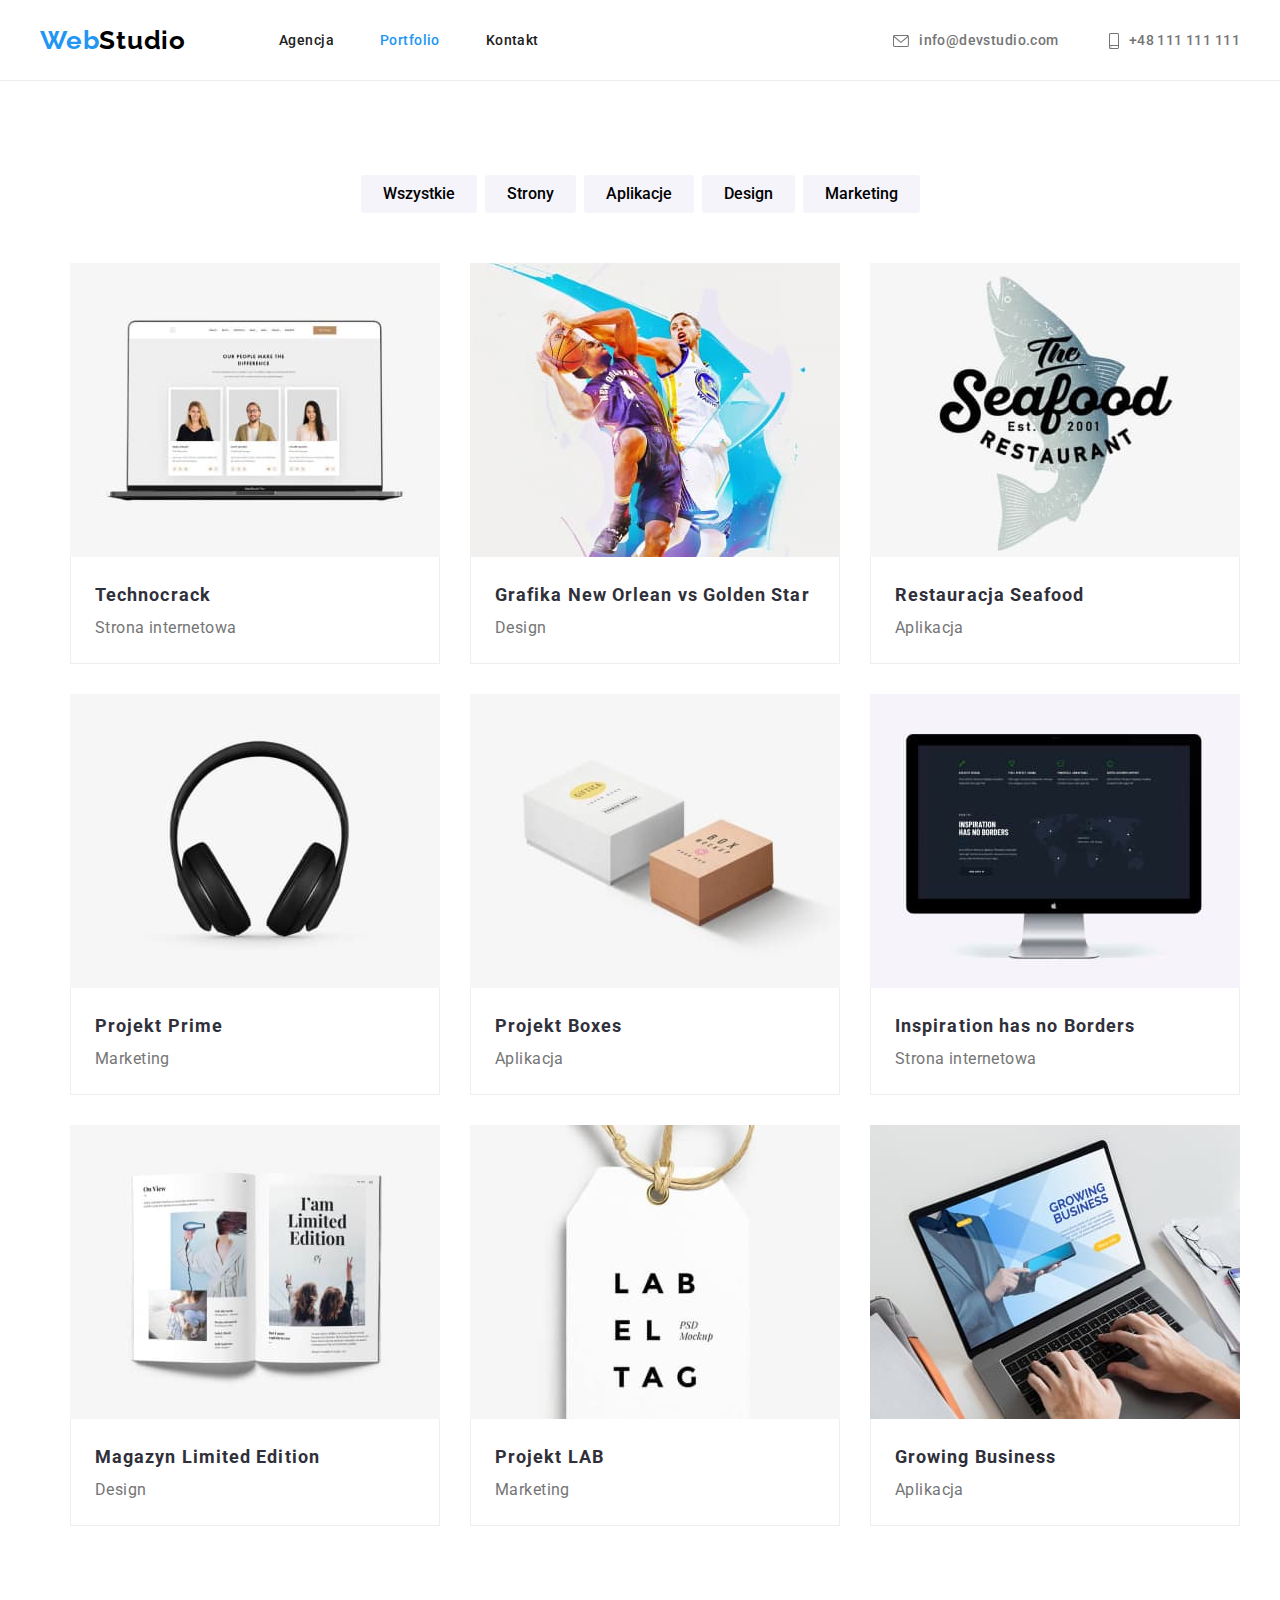
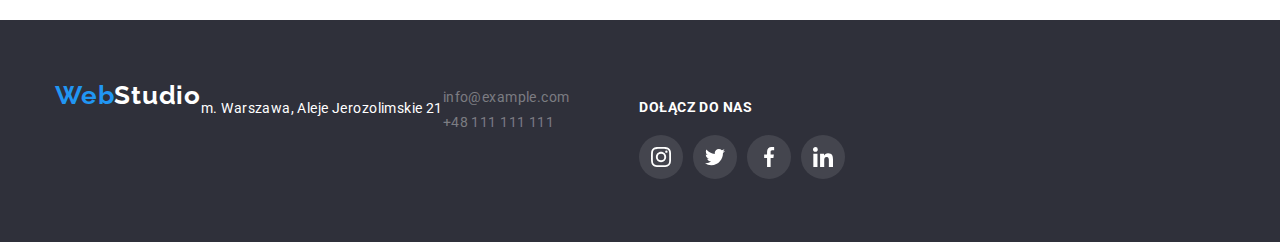
==== portfolio.html @ 08b69785 "update" ====
<!DOCTYPE html>
<html lang="pl-PL">
  <head>
    <meta charset="UTF-8" />
    <meta http-equiv="X-UA-Compatible" content="IE=edge" />
    <meta name="viewport" content="width=device-width, initial-scale=1.0" />
    <link
      rel="stylesheet"
      href="https://cdnjs.cloudflare.com/ajax/libs/modern-normalize/1.1.0/modern-normalize.css" />
    <link href="./css/styles.css" rel="stylesheet" />
    <link rel="preconnect" href="https://fonts.googleapis.com" />
    <link rel="preconnect" href="https://fonts.gstatic.com" crossorigin />
    <link
      href="https://fonts.googleapis.com/css2?family=Raleway:wght@700&family=Roboto:wght@400;500;700;900&display=swap"
      rel="stylesheet"
    />

    <title>Portfolio</title>
  </head>
  <body>
    <header class="header container">
      <a href="index.html" class="link-no-underline logo-style"
        ><span class="blue-text">Web</span>Studio</a
      >
      <nav>
        <ul class="nav-style nav-list">
          <li>
            <a href="index.html" class="link-no-underline link-style"
              >Agencja</a
            >
          </li>
          <li>
            <a
              href="portfolio.html"
              class="link-no-underline link-style blue-text"
              >Portfolio</a
            >
          </li>
          <li>
            <a
              href="contacts.html"
              class="link-no-underline link-style"
              >Kontakt</a
            >
          </li>
        </ul>
      </nav>
      <ul class="contacts-style nav-list">
        <li>
          <a
            href="mailto:info@devstudio.com"
            class="link-no-underline contact-link-style blue-text symbols-header"
          >
          <svg class="symbol-spacing" width="16" height="12">
            <use xlink:href="./images/icons.svg#icon-envelope"></use>
              </svg>
              info@devstudio.com
            </a>
          </li>
          <li>
          <a
            href="tel:+48111111111"
            class="link-no-underline contact-link-style blue-text symbols-header"
          >
          <svg class="symbol-spacing" width="10" height="16">
                <use xlink:href="./images/icons.svg#icon-smartphone"></use>
              </svg>
              +48 111 111 111</a>
        </li>
      </ul>
    </header>
    <div class="header-line-border"></div>
    <main>
      <div class="container section">
      <ul class="filter-buttons">
        <li>
          <button type="button" class="filter-button">Wszystkie</button>
        </li>
        <li>
          <button type="button" class="filter-button">Strony</button>
        </li>
        <li>
          <button type="button" class="filter-button">Aplikacje</button>
        </li>
        <li>
          <button type="button" class="filter-button">Design</button>
        </li>
        <li>
          <button type="button" class="filter-button">Marketing</button>
        </li>
      </ul>
      <div class="container">
        <ul class="product-container no-padding">
          <li class="product-card">
            <img
              src="./images/portfolio-img-1.jpg"
              width="370"
              height="294"
              alt="Technocrack"
              style="display: block;"
            />
            <h4 class="product-card-header">Technocrack</h4>
            <p class="product-card-text">Strona internetowa</p>
          </li>
          <li class="product-card">
            <img
              src="./images/portfolio-img-2.jpg"
              width="370"
              height="294"
              alt="Grafika New Orlean vs Golden Star"
              style="display: block;"
            />
            <h4 class="product-card-header">
              Grafika New Orlean vs Golden Star
            </h4>
            <p class="product-card-text">Design</p>
          </li>
          <li class="product-card">
            <img
              src="./images/portfolio-img-3.jpg"
              width="370"
              height="294"
              alt="Restauracja Seafood"
              style="display: block;"
            />
            <h4 class="product-card-header">Restauracja Seafood</h4>
            <p class="product-card-text">Aplikacja</p>
          </li>
          <li class="product-card">
            <img
              src="./images/portfolio-img-4.jpg"
              width="370"
              height="294"
              alt="Projekt Prime"
              style="display: block;"
            />
            <h4 class="product-card-header">Projekt Prime</h4>
            <p class="product-card-text">Marketing</p>
          </li>
          <li class="product-card">
            <img
              src="./images/portfolio-img-5.jpg"
              width="370"
              height="294"
              alt="Projekt Boxes"
              style="display: block;"
            />
            <h4 class="product-card-header">Projekt Boxes</h4>
            <p class="product-card-text">Aplikacja</p>
          </li>
          <li class="product-card">
            <img
              src="./images/portfolio-img-6.jpg"
              width="370"
              height="294"
              alt="Inspiration has no Borders"
              style="display: block;"
            />
            <h4 class="product-card-header">Inspiration has no Borders</h4>
            <p class="product-card-text">Strona internetowa</p>
          </li>
          <li class="product-card">
            <img
              src="./images/portfolio-img-7.jpg"
              width="370"
              height="294"
              alt="Magazyn Limited Edition"
              style="display: block;"
            />
            <h4 class="product-card-header">Magazyn Limited Edition</h4>
            <p class="product-card-text">Design</p>
          </li>
          <li class="product-card">
            <img
              src="./images/portfolio-img-8.jpg"
              width="370"
              height="294"
              alt="Projekt LAB"
              style="display: block;"
            />
            <h4 class="product-card-header">Projekt LAB</h4>
            <p class="product-card-text">Marketing</p>
          </li>
          <li class="product-card">
            <img
              src="./images/portfolio-img-9.jpg"
              width="370"
              height="294"
              alt="Growing Business"
              style="display: block;"
            />
            <h4 class="product-card-header">Growing Business</h4>
            <p class="product-card-text">Aplikacja</p>
          </li>
        </ul>
      </div>
    </main>
    <footer class="footer">
      <div class="container footer-container">
        <a href="index.html" class="link-no-underline logo-style white-logo"
          ><span class="blue-text">Web</span>Studio</a
        >
        <address class="address-text">
          m. Warszawa, Aleje Jerozolimskie 21
        </address>
        <ul class="footer-link-list no-margin">
          <li>
            <a
              href="mailto:info@example.com"
              class="link-no-underline footer-links"
              >info@example.com</a
            >
          </li>
          <li>
            <a href="tel:+48111111111" class="link-no-underline footer-links"
              >+48 111 111 111</a
            >
          </li>
        </ul>
      <div>
        <h4 class="footer-header">Dołącz do nas</h4>
            <ul class="footer-symbols">
              <li>
                <svg class="footer-symbol">
                  <use
                    xlink:href="./images/icons.svg#icon-instagram-2"
                    width="20"
                    height="20"
                    x="12"
                    y="12"
                  ></use>
                </svg>
              </li>
              <li>
                <svg class="footer-symbol">
                  <use
                    xlink:href="./images/icons.svg#icon-twitter-1"
                    width="20"
                    height="20"
                    x="12"
                    y="12"
                  ></use>
                </svg>
              </li>
              <li>
                <svg class="footer-symbol">
                  <use
                    xlink:href="./images/icons.svg#icon-facebook-1"
                    width="20"
                    height="20"
                    x="12"
                    y="12"
                  ></use>
                </svg>
              </li>
              <li>
                <svg class="footer-symbol">
                  <use
                    xlink:href="./images/icons.svg#icon-linkedin-1"
                    width="20"
                    height="20"
                    x="12"
                    y="12"
                  ></use>
                </svg>
              </li>
            </ul>
            </div>
    </footer>
  </div>
  </body>
</html>
---- css/styles.css ----
:root {
  --white: #fff;
  --black: #000;
  --blue: #2196f3;
  --darkgrey: #2f303a;
  --grey: #757575;
  --lightgrey: #e5e5e5;
  --lightcream: #ececec;
  --notblack: #212121;
  --notwhite: #f5f4fa;
  --footerlinks: #ffffff60;
  --productborder: #eeeeee;
  --background: rgba(47, 48, 58, 0.4);
  --iconcolor: #afb1b8;
  --footericon: rgba(255, 255, 255, 0.1);
}

/* Global styles used throughout whole website */

body {
  font-family: "Roboto", "Raleway", sans-serif;
  color: var(--grey);
  font-size: 14px;
  letter-spacing: 0.03em;
  margin: 0;
  padding: 0;
  background-color: #fff;
}
/* .wrapper {
  background-color: var(--white);
  width: 1600px;
  margin: 0 auto;
} */
.container {
  width: 1200px; 
  padding: 0 15px; 
  margin: 0 auto;
}
.section { 
padding-top: 94px;
padding-bottom: 94px;
}
.footer-links:hover, 
.footer-links:focus, 
.link-style:focus, 
.link-style:hover, 
.blue-text.link-style,
.contact-link-style:hover {
   color: var(--blue);
}
.no-margin {
  margin: 0;
}
.no-padding {
  padding: 0;
}
.section-header {
  font-weight: 700;
  font-size: 36px;
  line-height: 1.166666666666667;
  text-align: center;
  color: var(--notblack);
  margin: 0px 0 50px 0;
}
.footer-symbol:hover,
.footer-symbol:focus,
.team-card-symbol:hover,
.team-card-symbol:focus {
  background-color: var(--blue);
  fill: var(--white);
  cursor: pointer;
}
/* Styles for header section */

.header {
  align-items: center;
  gap: 93px;
  flex-direction: row;
  padding: 25px 0 24px 0;
  display: flex;
}
.logo-style {
  font-family: "Raleway";
  color: var(--black);
  font-size: 26px;
  font-weight: 700;
  line-height: 1.193;
  letter-spacing: 0.03em;
}
.blue-text {
  color: var(--blue)
}
.nav-list {
  display: flex;
  list-style: none;
  line-height: 1.2;
  margin: 0;
}
.nav-style {
  gap: 46px;
  line-height: 1.2;
  padding: 0;
}
.contacts-style {
  gap: 50px;
  margin: 0;
  margin-left: auto;
}
.link-style {
  color: var(--notblack);
  font-weight: 500;
}
.contact-link-style {
  color: var(--grey);
  font-weight: 500;
}
.link-no-underline {
  text-decoration: none;
}
.symbols-header {
fill: var(--grey);
display: flex;
align-items: center;
justify-content: center;
}
.symbols-header:hover,
.symbols-header:focus {
  fill: var(--blue);
}
.symbol-spacing {
margin-right: 10px;
color: var(--iconcolor);
}

/* Styles for main section INDEX PAGE ONLY*/

/* Top section with button */
.top-section {
  background-color: var(--background);
  background-image: linear-gradient( 0deg, rgba(47, 48, 58, 0.4) 0%, rgba(47, 48, 58, 0.4) 100% ), url(../images/img-work.jpg);
  color: var(--white);
  max-width: 1600px;
  background-position: center;
  display: flex;
  gap: 30px;
  flex-direction: column;
  justify-content: center;
  align-items: center;
  padding: 200px 0;
}

.top-section-text {
  font-size: 44px;
  font-weight: 900;
  text-align: center;
  line-height: 1.364;
  letter-spacing: 0.06em;
  max-width: 696px;
}
.order-service-button {
  background-color: var(--blue);
  border-style: none;
  border-radius: 4px;
  cursor: pointer;
  color: var(--white);
  width: 200px;
  height: 50px;
  font-weight: 700;
  font-size: 16px;
  font-family: "Roboto"
}
/* Our speciality section */
.our-speciality {
  display: flex;
  list-style: none;
  flex-direction: row;
  gap: 30px;
  justify-content: center;
}
.our-speciality-header {
  font-weight: 700;
  color: var(--notblack);
  margin: 0 0 10px 0;
  font-size: 14px;
  line-height: 1.1428571428571428;
}
.our-speciality-text {
  line-height: 0.03em;
  line-height: 1.71;
  width: 270px;
  margin: 0;
}
.special-symbol {
  background-color: var(--notwhite);
  height: 120px;
  width: 270px;
  border-radius: 4px;
  margin-bottom: 30px;
  display: flex;
  justify-content: center;
  align-items: center;
}
/* Our services section */
.our-services {
  align-items: center;
  flex-direction: column;
  padding-top: 0;
}
.our-services-list {
  display: flex;
  flex-direction: row;
  gap: 30px;
  list-style: none;
  margin: 0;
  justify-content: center;
}
/* Our team section */
.our-team-background {
  background-color: var(--notwhite);
}
.our-team {
  align-items: center;
  flex-direction: column;
}
.our-team-list {
  display: flex;
  flex-direction: row;
  gap: 30px;
  list-style: none;
  justify-content: center;
}
.our-team-card {
  background-color: var(--white);
  box-shadow: 0px 1px 3px rgba(0, 0, 0, 0.12), 0px 1px 1px rgba(0, 0, 0, 0.14),
    0px 2px 1px rgba(0, 0, 0, 0.2);
  border-radius: 0px 0px 4px 4px;
  text-align: center;
  align-items: center;
  margin: 0;
  display: flex;
  flex-direction: column;
}
.our-team-card-name {
  margin: 30px 0 10px 0;
  color: var(--notblack);
  font-size: 16px;
  font-weight: 500;
  line-height: 1.1875;
}
.our-team-card-proffesion {
  margin: 0 0 30px 0;
  line-height: 1.1875;
  font-size: 16px;
  text-align: center;
}
.team-card-symbols {
  display: flex;
  gap: 10px;
  margin-bottom: 30px;
}
.team-card-symbol {
  width: 44px;
  height: 44px;
  background-color: var(--white);
  border-radius: 50%;
  fill: var(--iconcolor);
}
/* Our clients section */
.our-clients {
  padding: 94px 0;
  display: flex;
  justify-content: center;
  align-items: center;
  flex-direction: column;
}
.client-symbols {
  display: flex;
  gap: 30px;
  list-style: none;
}
.client-symbol {
  border-radius: 4px;
  border: var(--iconcolor) solid 1px;
  width: 170px;
  height: 92px;
  fill: var(--iconcolor);
}
.client-symbol:hover {
  fill: var(--blue);
  border: var(--blue) solid 1px;
}

/* Styles for main section PORTFOLIO PAGE ONLY */

ul {
padding: 0;
margin: 0;
}
.filter-buttons {
  display: flex;
  justify-content: center;
  gap: 8px;
  list-style: none;
  margin-bottom: 50px
  }
.filter-button {
  background-color: var(--notwhite);
  border-width: 0;
  height: 38px;
  font-size: 16px;
  font-weight: 500;
  line-height: 26px;
  border-radius: 3px;
  padding: 6px 22px;
  font-family: "Roboto";
}
.filter-button:focus,
.filter-button:hover {
  box-shadow: 0px 3px 1px rgba(0, 0, 0, 0.1), 0px 1px 2px rgba(0, 0, 0, 0.08),
    0px 2px 2px rgba(0, 0, 0, 0.12);
  color: var(--white);
    background-color: var(--blue);
  cursor: pointer;
}
.product-container {
  display: flex;
  gap: 30px;
  flex-wrap: wrap;

  list-style: none;
  align-items: center;
  justify-content: center;
}
.product-card:hover {
  flex-basis: calc((100% - 90px) / 4);
  margin: 0;
  display: block;
  box-shadow: 0px 3px 1px rgba(0, 0, 0, 0.1), 0px 1px 2px rgba(0, 0, 0, 0.08),
    0px 2px 2px rgba(0, 0, 0, 0.12);
  cursor: pointer;
}
.product-card-header {
  color: var(--darkgrey);
  font-size: 18px;
  font-weight: 700;
  letter-spacing: 0.06em;
  line-height: 2;
  margin: 0;
  padding: 20px 24px 0 24px;
  border-left: 1px solid var(--productborder);
  border-right: 1px solid var(--productborder);
}
.product-card-text {
  line-height: 1.88;
  font-size: 16px;
  margin: 0;
  padding: 0 24px 20px 24px;
  border: 1px solid var(--productborder);
  border-top: 0;
}
.header-line-border {
  border-bottom: var(--lightcream) solid 1px;
}

/* Styles for footer section */
.footer {
  width: 100%;
  background-color: var(--darkgrey);
  padding: 60px 0;
}
.footer-contacts {
  width: 246px;
}
.address-text {
  margin: 20px 0 0 0;
  font-style: normal;
}
.white-logo {
  color: var(--white);
}
.footer-links {
  color: var(--footerlinks);
}
.footer-container {
  flex-direction: row;
  color: var(--white);
  display: flex;
}
.footer-link-list {
  list-style: none;
  padding: 0;
}
.footer-link-list li {
  margin: 9px 0 9px 0;
}
.footer-header {
  font-weight: 700;
  color: var(--white);
  text-transform: uppercase;
  margin-left: 70px;
  margin-bottom: 20px;
  font-size: 14px;
}
.footer-symbols {
  display: flex;
  gap: 10px;
  margin-left: 70px;
  list-style: none;
  padding: 0;
}
.footer-symbol {
  width: 44px;
  height: 44px;
  background-color: var(--footericon);
  border-radius: 50%;
  fill: var(--white);
}
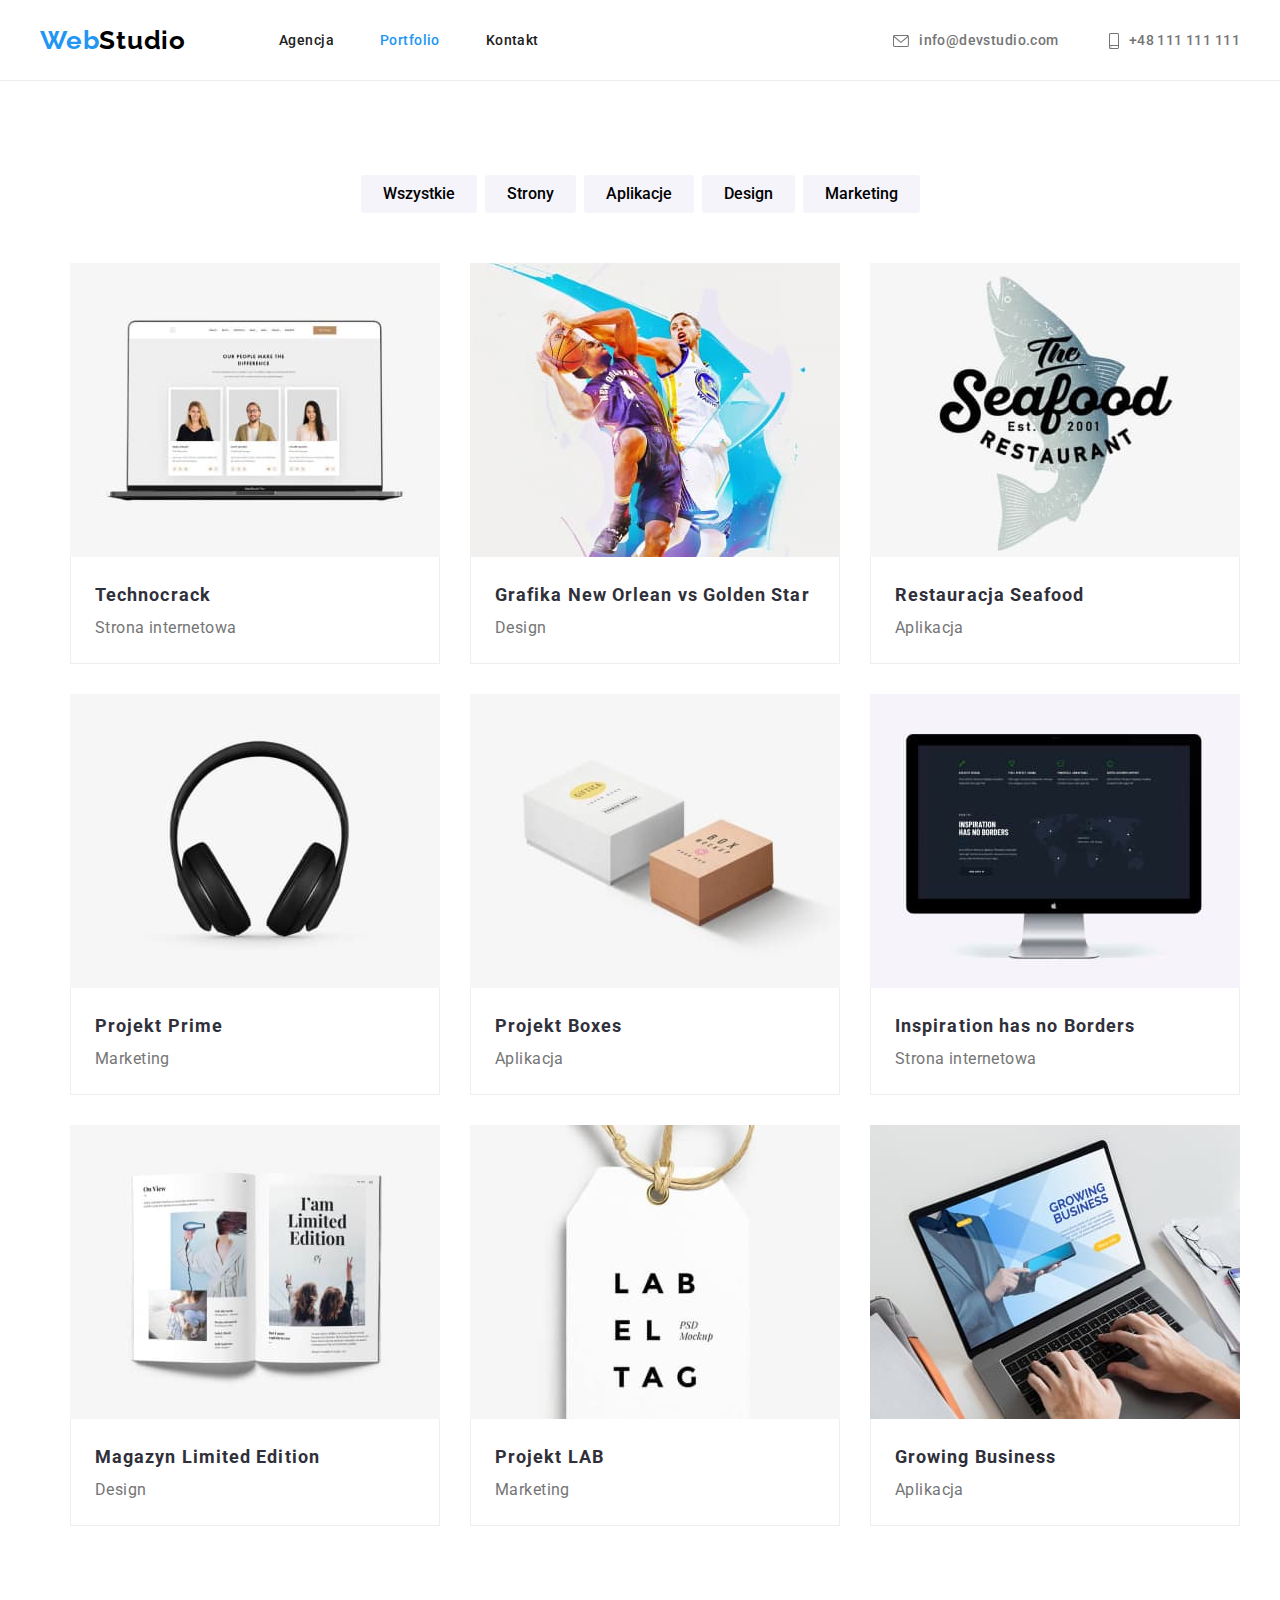
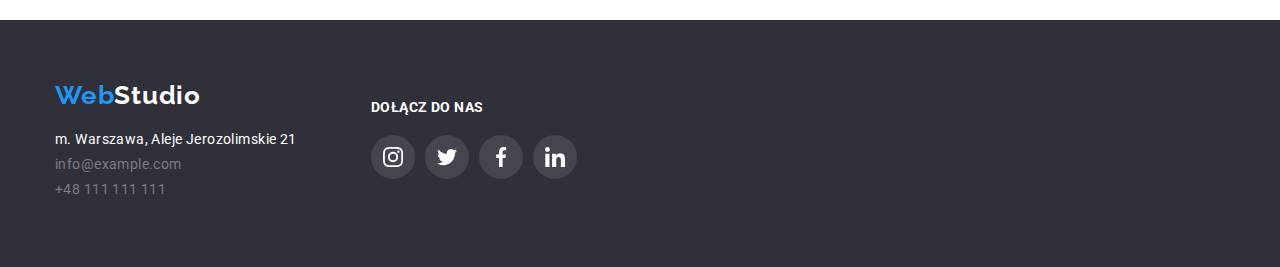
==== commit d1e9ea12: "Update portfolio.html" ====
--- a/portfolio.html
+++ b/portfolio.html
@@ -196,29 +196,31 @@
       </div>
     </main>
     <footer class="footer">
-      <div class="container footer-container">
-        <a href="index.html" class="link-no-underline logo-style white-logo"
-          ><span class="blue-text">Web</span>Studio</a
-        >
-        <address class="address-text">
-          m. Warszawa, Aleje Jerozolimskie 21
-        </address>
-        <ul class="footer-link-list no-margin">
-          <li>
-            <a
-              href="mailto:info@example.com"
-              class="link-no-underline footer-links"
-              >info@example.com</a
-            >
-          </li>
-          <li>
-            <a href="tel:+48111111111" class="link-no-underline footer-links"
-              >+48 111 111 111</a
-            >
-          </li>
-        </ul>
-      <div>
-        <h4 class="footer-header">Dołącz do nas</h4>
+        <div class="container footer-container">
+          <div class="footer-contacts">
+          <a href="index.html" class="link-no-underline logo-style white-logo"
+            ><span class="blue-text">Web</span>Studio</a
+          >
+          <address class="address-text">
+            m. Warszawa, Aleje Jerozolimskie 21
+          </address>
+          <ul class="footer-link-list no-margin">
+            <li>
+              <a
+                href="mailto:info@example.com"
+                class="link-no-underline footer-links"
+                >info@example.com</a
+              >
+            </li>
+            <li>
+              <a href="tel:+48111111111" class="link-no-underline footer-links"
+                >+48 111 111 111</a
+              >
+            </li>
+          </ul>
+        </div>
+        <div>
+          <h4 class="footer-header">Dołącz do nas</h4>
             <ul class="footer-symbols">
               <li>
                 <svg class="footer-symbol">
@@ -264,9 +266,9 @@
                   ></use>
                 </svg>
               </li>
+            </li>
             </ul>
-            </div>
-    </footer>
-  </div>
+        </div>
+      </footer>
   </body>
-</html>
+</html>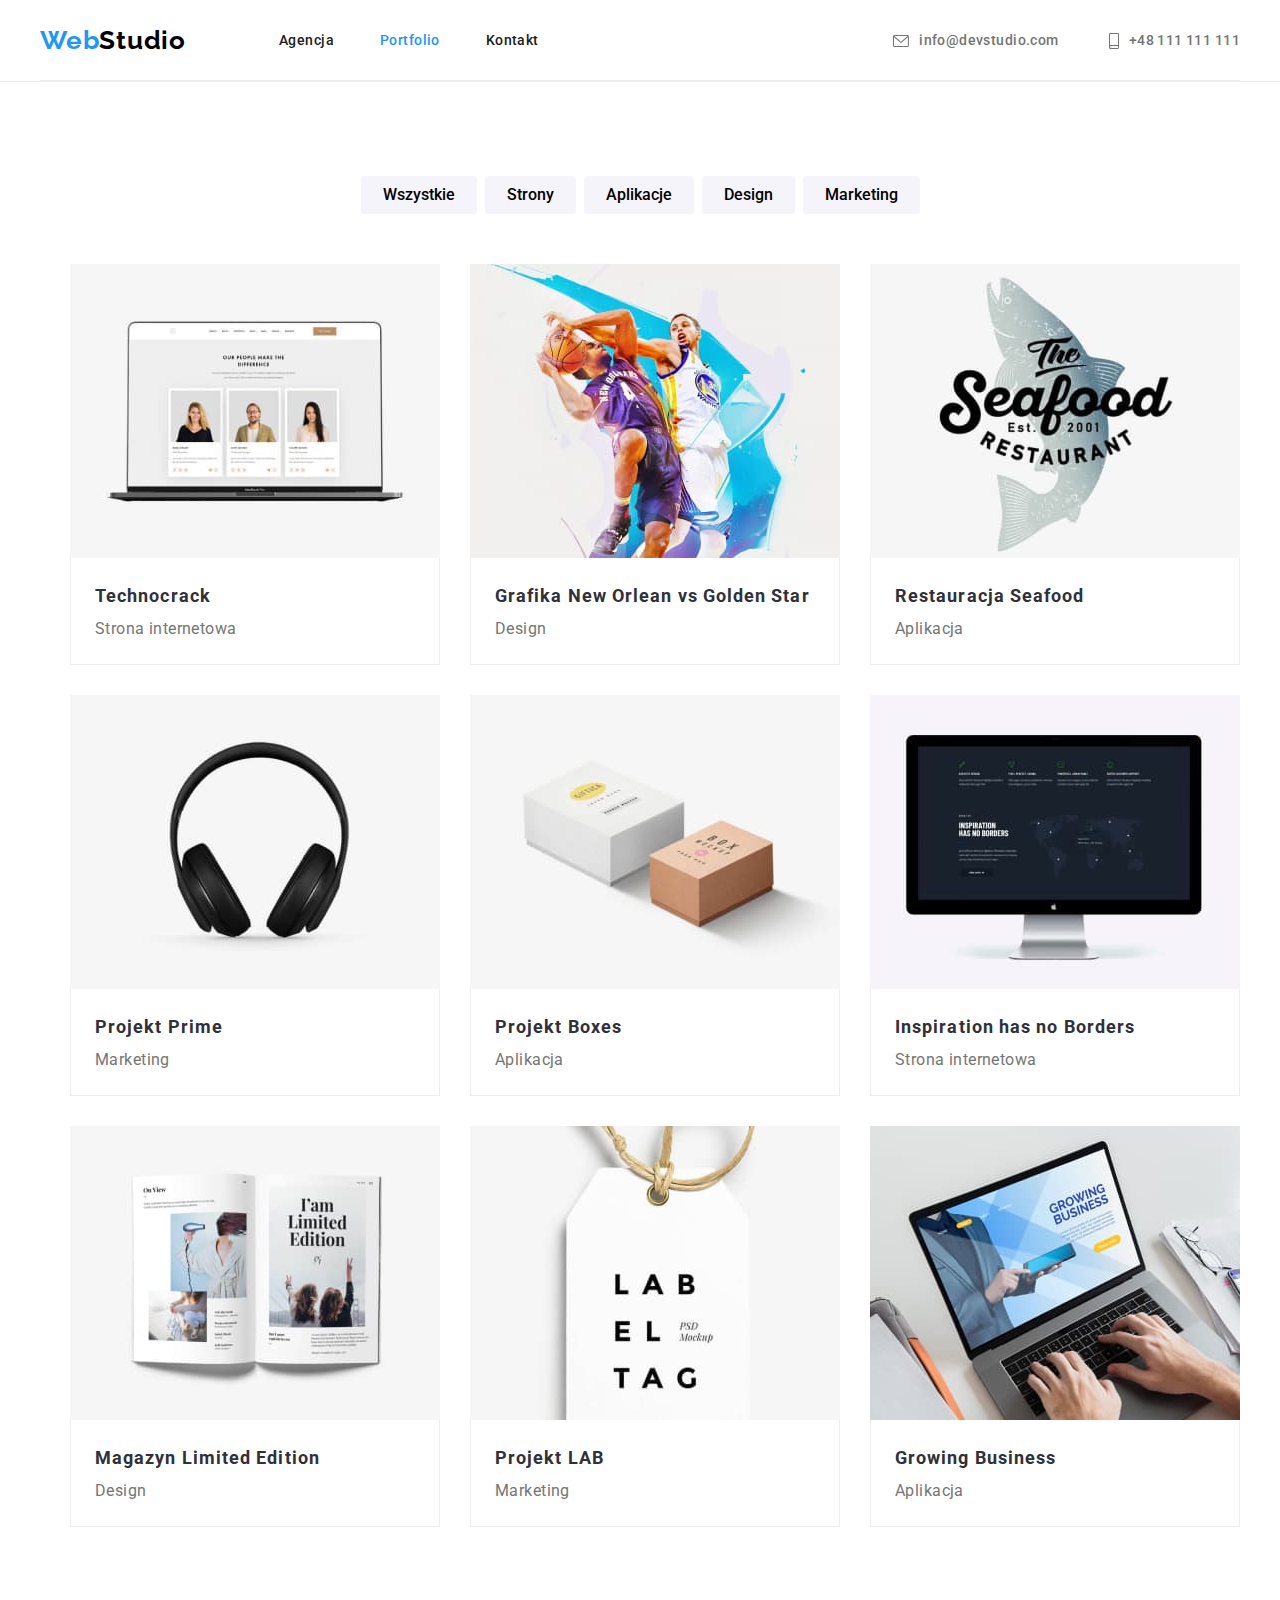
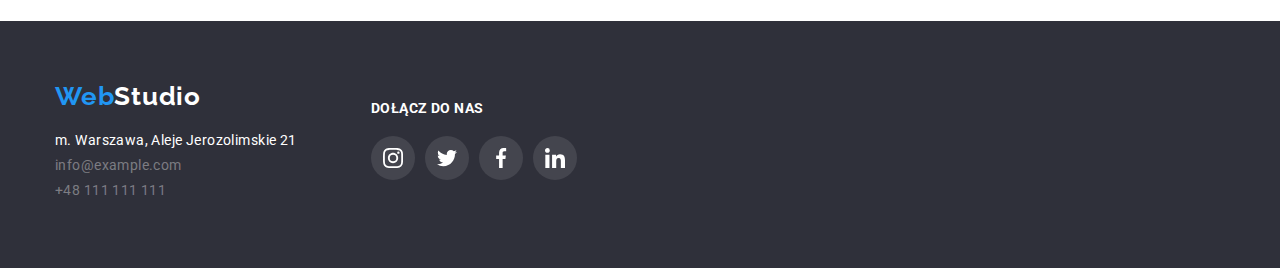
==== commit 8450b20e: "Update portfolio.html" ====
--- a/portfolio.html
+++ b/portfolio.html
@@ -266,7 +266,6 @@
                   ></use>
                 </svg>
               </li>
-            </li>
             </ul>
         </div>
       </footer>
--- a/css/styles.css
+++ b/css/styles.css
@@ -78,6 +78,7 @@
   flex-direction: row;
   padding: 25px 0 24px 0;
   display: flex;
+  border-bottom: 1px solid var(--lightcream);
 }
 .logo-style {
   font-family: "Raleway";
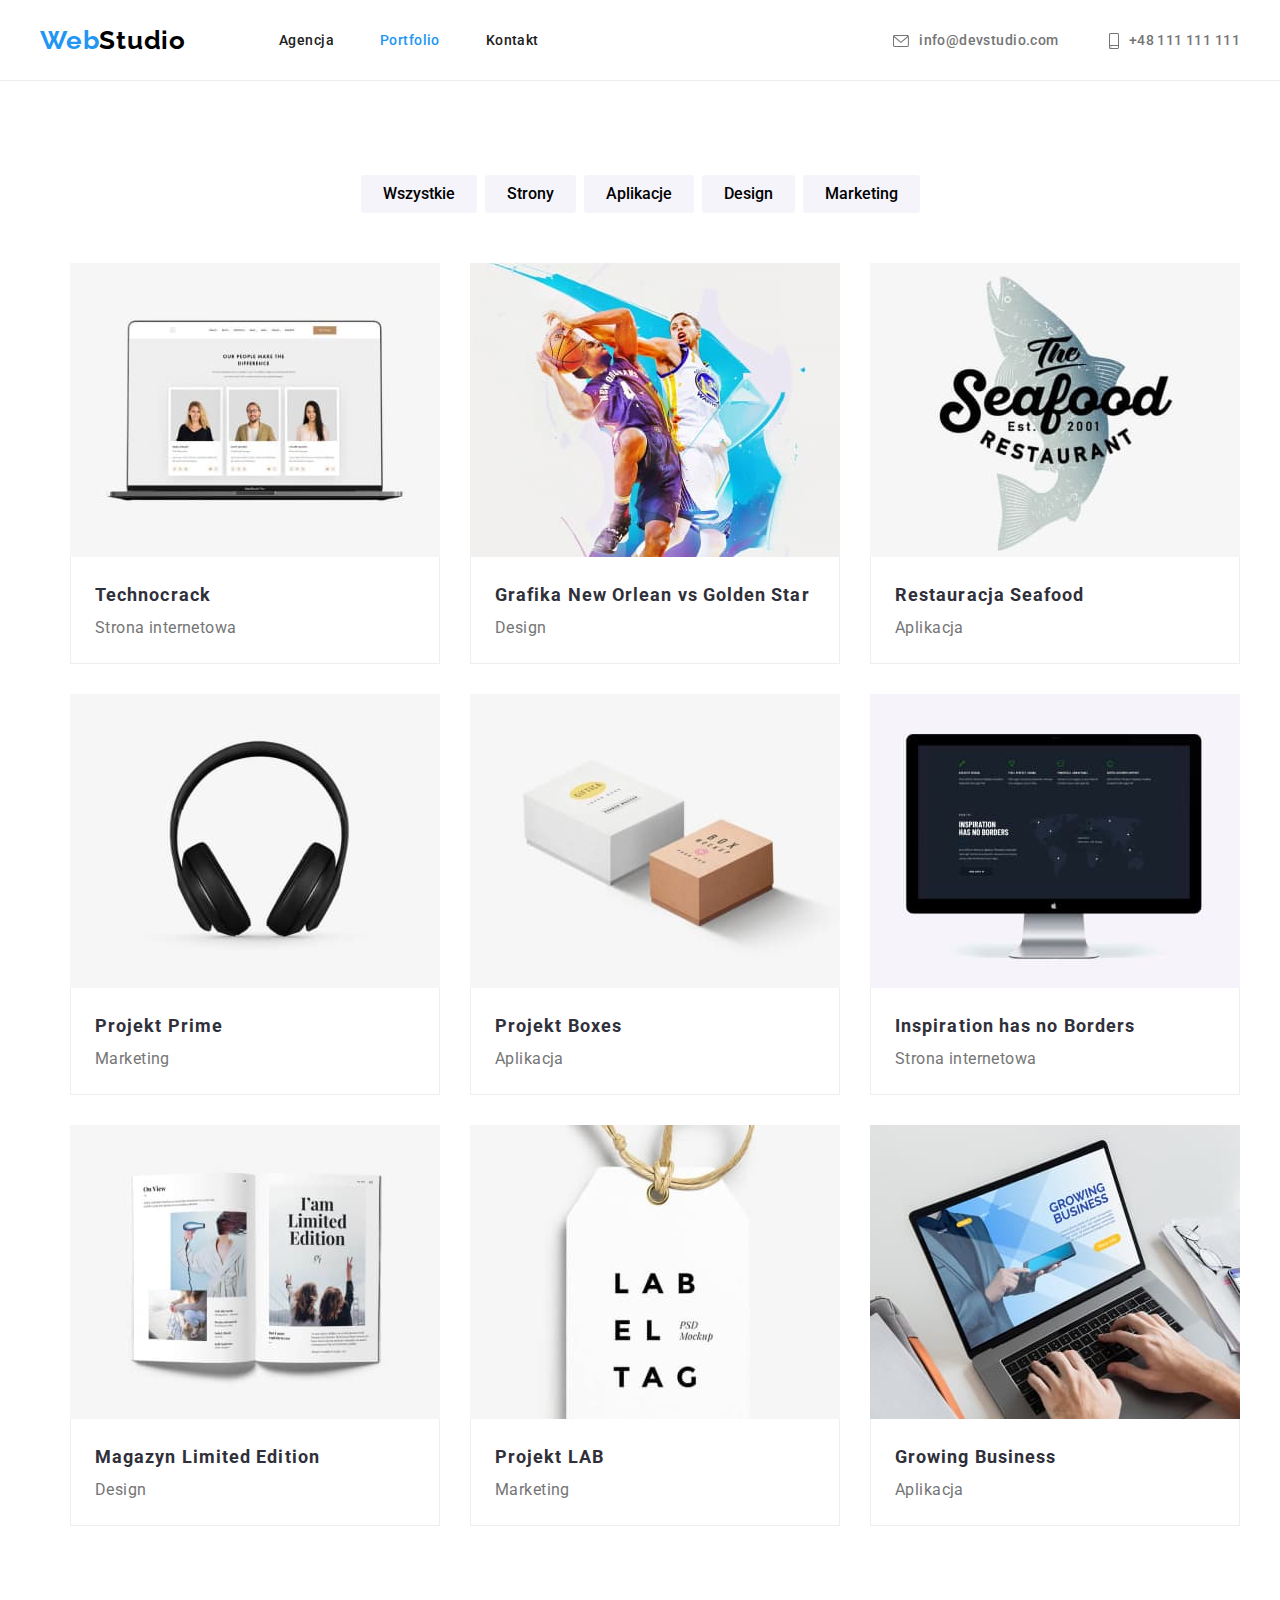
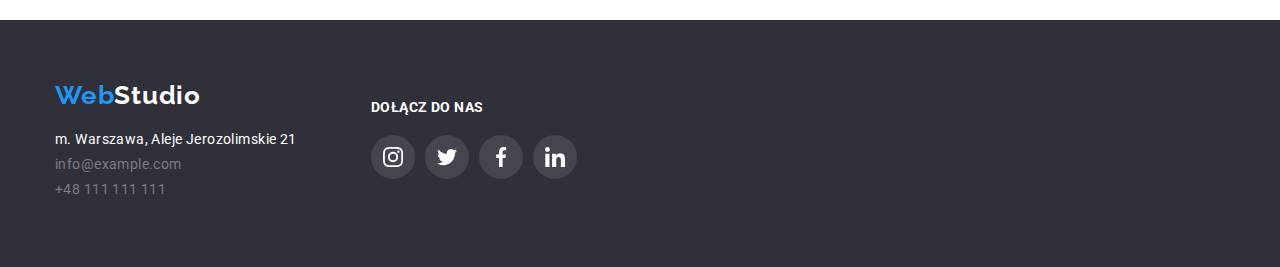
==== commit 70254593: "Update portfolio.html" ====
--- a/portfolio.html
+++ b/portfolio.html
@@ -193,6 +193,7 @@
             <p class="product-card-text">Aplikacja</p>
           </li>
         </ul>
+      </div>
       </div>
     </main>
     <footer class="footer">
@@ -224,46 +225,50 @@
             <ul class="footer-symbols">
               <li>
                 <svg class="footer-symbol">
+                  <a href="https://www.instagram.com">
                   <use
                     xlink:href="./images/icons.svg#icon-instagram-2"
                     width="20"
                     height="20"
                     x="12"
                     y="12"
-                  ></use>
-                </svg>
-              </li>
-              <li>
-                <svg class="footer-symbol">
+                  ></use></a>
+                </svg>
+              </li>
+              <li>
+                <svg class="footer-symbol">
+                  <a href="https://www.twitter.com">
                   <use
                     xlink:href="./images/icons.svg#icon-twitter-1"
                     width="20"
                     height="20"
                     x="12"
                     y="12"
-                  ></use>
-                </svg>
-              </li>
-              <li>
-                <svg class="footer-symbol">
+                  ></use></a>
+                </svg>
+              </li>
+              <li>
+                <svg class="footer-symbol">
+                  <a href="https://www.facebook.com">
                   <use
                     xlink:href="./images/icons.svg#icon-facebook-1"
                     width="20"
                     height="20"
                     x="12"
                     y="12"
-                  ></use>
-                </svg>
-              </li>
-              <li>
-                <svg class="footer-symbol">
+                  ></use></a>
+                </svg>
+              </li>
+              <li>
+                <svg class="footer-symbol">
+                  <a href="https://www.linkedin.com">
                   <use
                     xlink:href="./images/icons.svg#icon-linkedin-1"
                     width="20"
                     height="20"
                     x="12"
                     y="12"
-                  ></use>
+                  ></use></a>
                 </svg>
               </li>
             </ul>
--- a/css/styles.css
+++ b/css/styles.css
@@ -78,7 +78,7 @@
   flex-direction: row;
   padding: 25px 0 24px 0;
   display: flex;
-  border-bottom: 1px solid var(--lightcream);
+  /* border-bottom: 1px solid var(--lightcream); */
 }
 .logo-style {
   font-family: "Raleway";
@@ -141,7 +141,8 @@
   background-image: linear-gradient( 0deg, rgba(47, 48, 58, 0.4) 0%, rgba(47, 48, 58, 0.4) 100% ), url(../images/img-work.jpg);
   color: var(--white);
   max-width: 1600px;
-  background-position: center;
+  margin: 0 auto;
+  /* background-position: center; */
   display: flex;
   gap: 30px;
   flex-direction: column;
@@ -296,6 +297,7 @@
 ul {
 padding: 0;
 margin: 0;
+list-style: none;
 }
 .filter-buttons {
   display: flex;
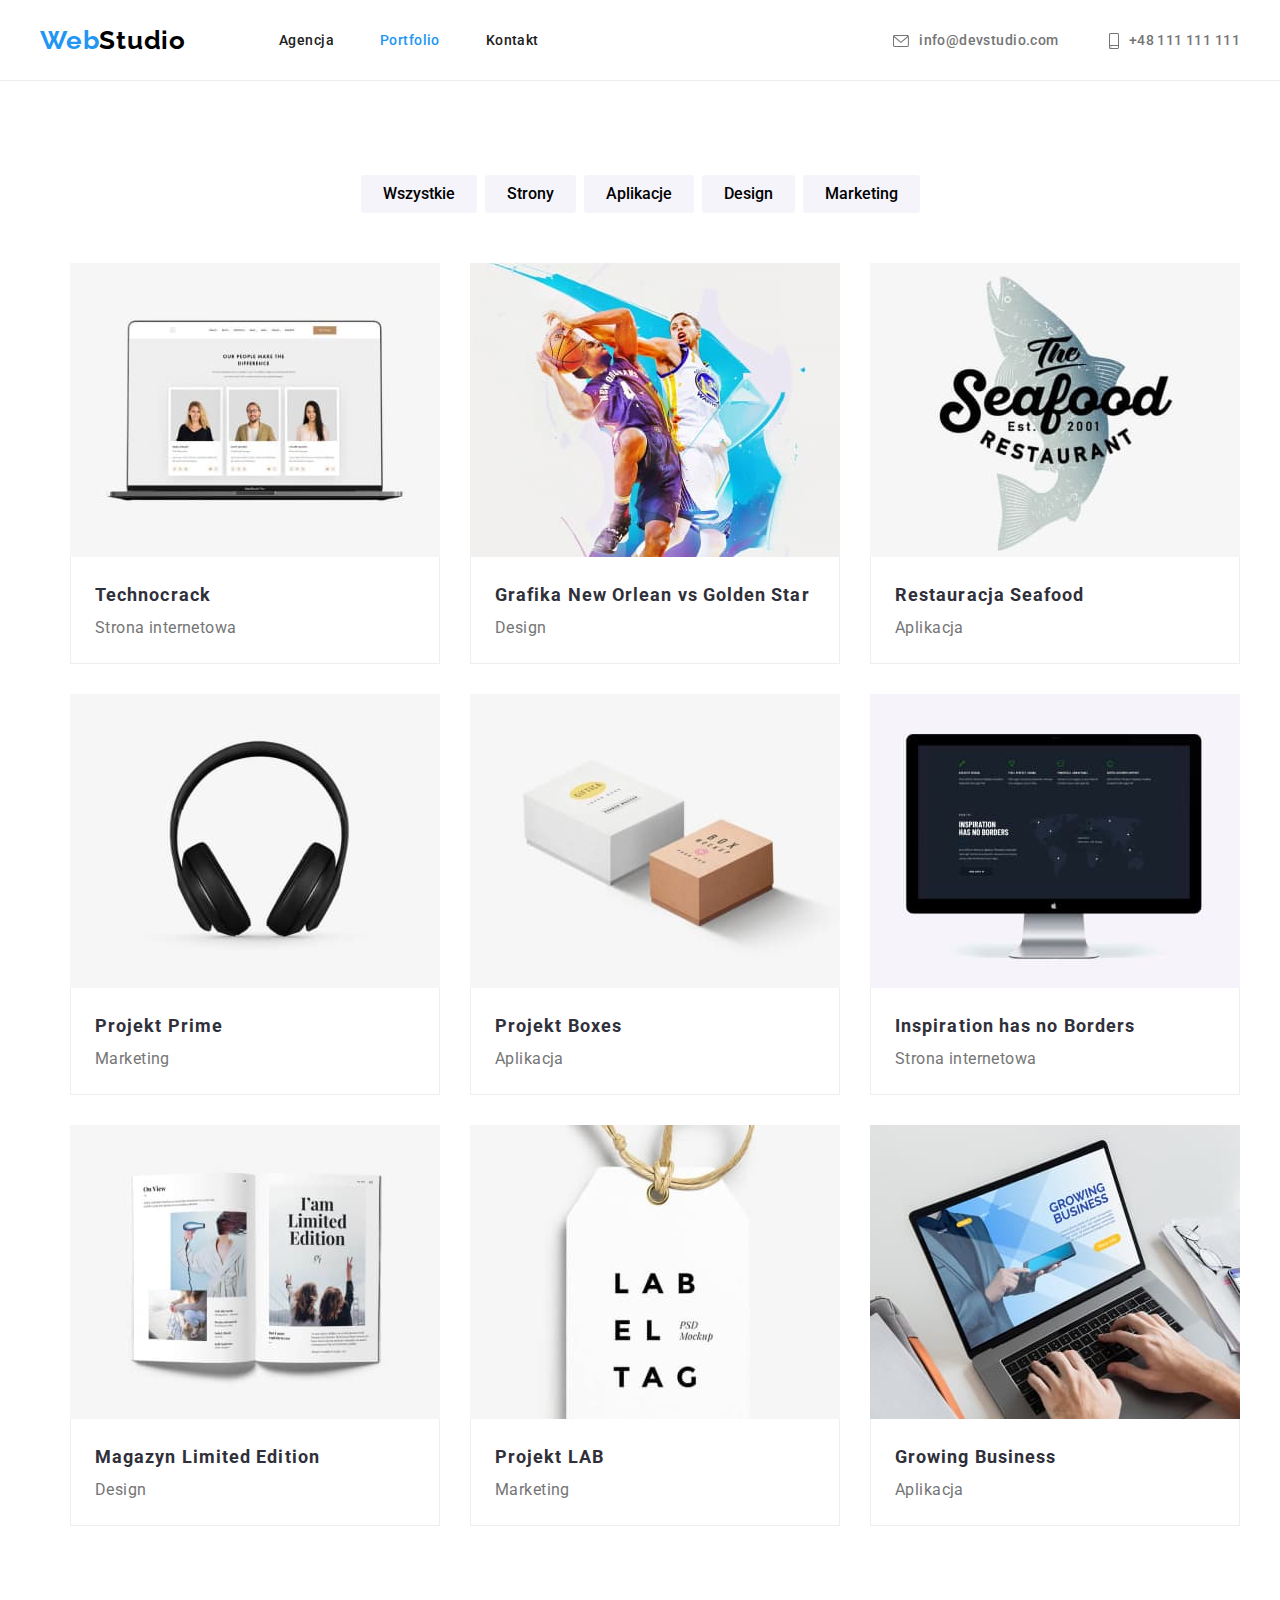
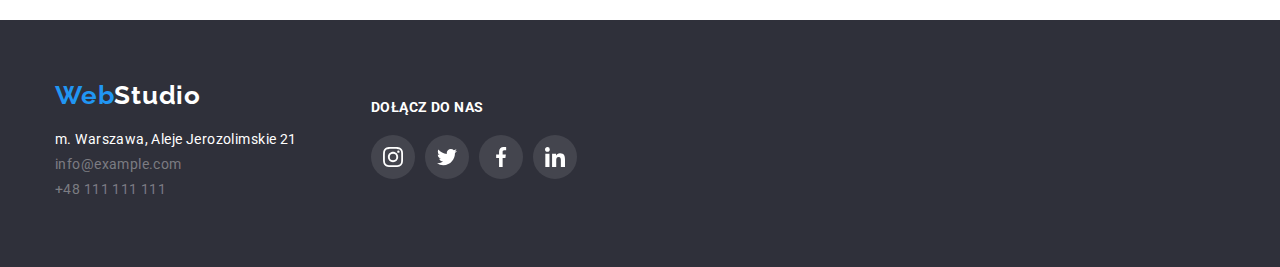
==== commit 9f7b5983: "update" ====
--- a/portfolio.html
+++ b/portfolio.html
@@ -224,54 +224,35 @@
           <h4 class="footer-header">Dołącz do nas</h4>
             <ul class="footer-symbols">
               <li>
-                <svg class="footer-symbol">
-                  <a href="https://www.instagram.com">
-                  <use
-                    xlink:href="./images/icons.svg#icon-instagram-2"
-                    width="20"
-                    height="20"
-                    x="12"
-                    y="12"
-                  ></use></a>
-                </svg>
-              </li>
-              <li>
-                <svg class="footer-symbol">
-                  <a href="https://www.twitter.com">
-                  <use
-                    xlink:href="./images/icons.svg#icon-twitter-1"
-                    width="20"
-                    height="20"
-                    x="12"
-                    y="12"
-                  ></use></a>
-                </svg>
-              </li>
-              <li>
-                <svg class="footer-symbol">
-                  <a href="https://www.facebook.com">
-                  <use
-                    xlink:href="./images/icons.svg#icon-facebook-1"
-                    width="20"
-                    height="20"
-                    x="12"
-                    y="12"
-                  ></use></a>
-                </svg>
-              </li>
-              <li>
-                <svg class="footer-symbol">
-                  <a href="https://www.linkedin.com">
-                  <use
-                    xlink:href="./images/icons.svg#icon-linkedin-1"
-                    width="20"
-                    height="20"
-                    x="12"
-                    y="12"
-                  ></use></a>
-                </svg>
+                <a href="https://www.instagram.com" class="footer-symbol">
+                  <svg width="20" height="20">
+                  <use xlink:href="./images/icons.svg#icon-instagram-2"></use>
+                    </svg>
+                </a>
+              </li>
+              <li>
+                <a href="https://www.twitter.com" class="footer-symbol">
+                  <svg width="20" height="20">
+                  <use xlink:href="./images/icons.svg#icon-twitter-1"></use>
+                    </svg>
+                </a>
+              </li>
+              <li>
+                <a href="https://www.facebook.com" class="footer-symbol">
+                  <svg width="20" height="20" x="12" y="12">
+                  <use xlink:href="./images/icons.svg#icon-facebook-1"></use>
+                    </svg>
+                </a>
+              </li>
+              <li>
+                <a href="https://www.linkedin.com" class="footer-symbol">
+                  <svg width="20" height="20" x="12" y="12">
+                  <use xlink:href="./images/icons.svg#icon-linkedin-1"></use>
+                    </svg>
+                </a>
               </li>
             </ul>
+        </div>
         </div>
       </footer>
   </body>
--- a/css/styles.css
+++ b/css/styles.css
@@ -126,6 +126,7 @@
 }
 .symbols-header:hover,
 .symbols-header:focus {
+  color: var(--blue);
   fill: var(--blue);
 }
 .symbol-spacing {
@@ -267,6 +268,22 @@
   border-radius: 50%;
   fill: var(--iconcolor);
 }
+.team-social-link {
+  display: flex;
+  justify-content: center;
+  align-items: center;
+  width: 44px;
+  height: 44px;
+  border-radius: 50%;
+  fill: var(--iconcolor);
+  background-color: var(--white);
+}
+
+.team-social-link:hover,
+.team-social-link:focus {
+  background-color: var(--blue);
+  fill: var(--white);
+}
 /* Our clients section */
 .our-clients {
   padding: 94px 0;
@@ -280,16 +297,21 @@
   gap: 30px;
   list-style: none;
 }
-.client-symbol {
-  border-radius: 4px;
-  border: var(--iconcolor) solid 1px;
+
+.clients-link {
+  display: flex;
+  align-items: center;
+  justify-content: center;
   width: 170px;
   height: 92px;
+  border: 1px solid var(--iconcolor);
   fill: var(--iconcolor);
-}
-.client-symbol:hover {
+  border-radius: 4px;
+}
+.clients-link:hover,
+.clients-link:focus {
   fill: var(--blue);
-  border: var(--blue) solid 1px;
+  border-color: var(--blue);
 }
 
 /* Styles for main section PORTFOLIO PAGE ONLY */
@@ -406,15 +428,20 @@
 }
 .footer-symbols {
   display: flex;
+  align-items: center;
+  justify content: center;
   gap: 10px;
   margin-left: 70px;
   list-style: none;
   padding: 0;
 }
 .footer-symbol {
+  display: flex;
+  justify-content: center;
+  align-items: center;
   width: 44px;
   height: 44px;
+  border-radius: 50%;
   background-color: var(--footericon);
-  border-radius: 50%;
   fill: var(--white);
 }